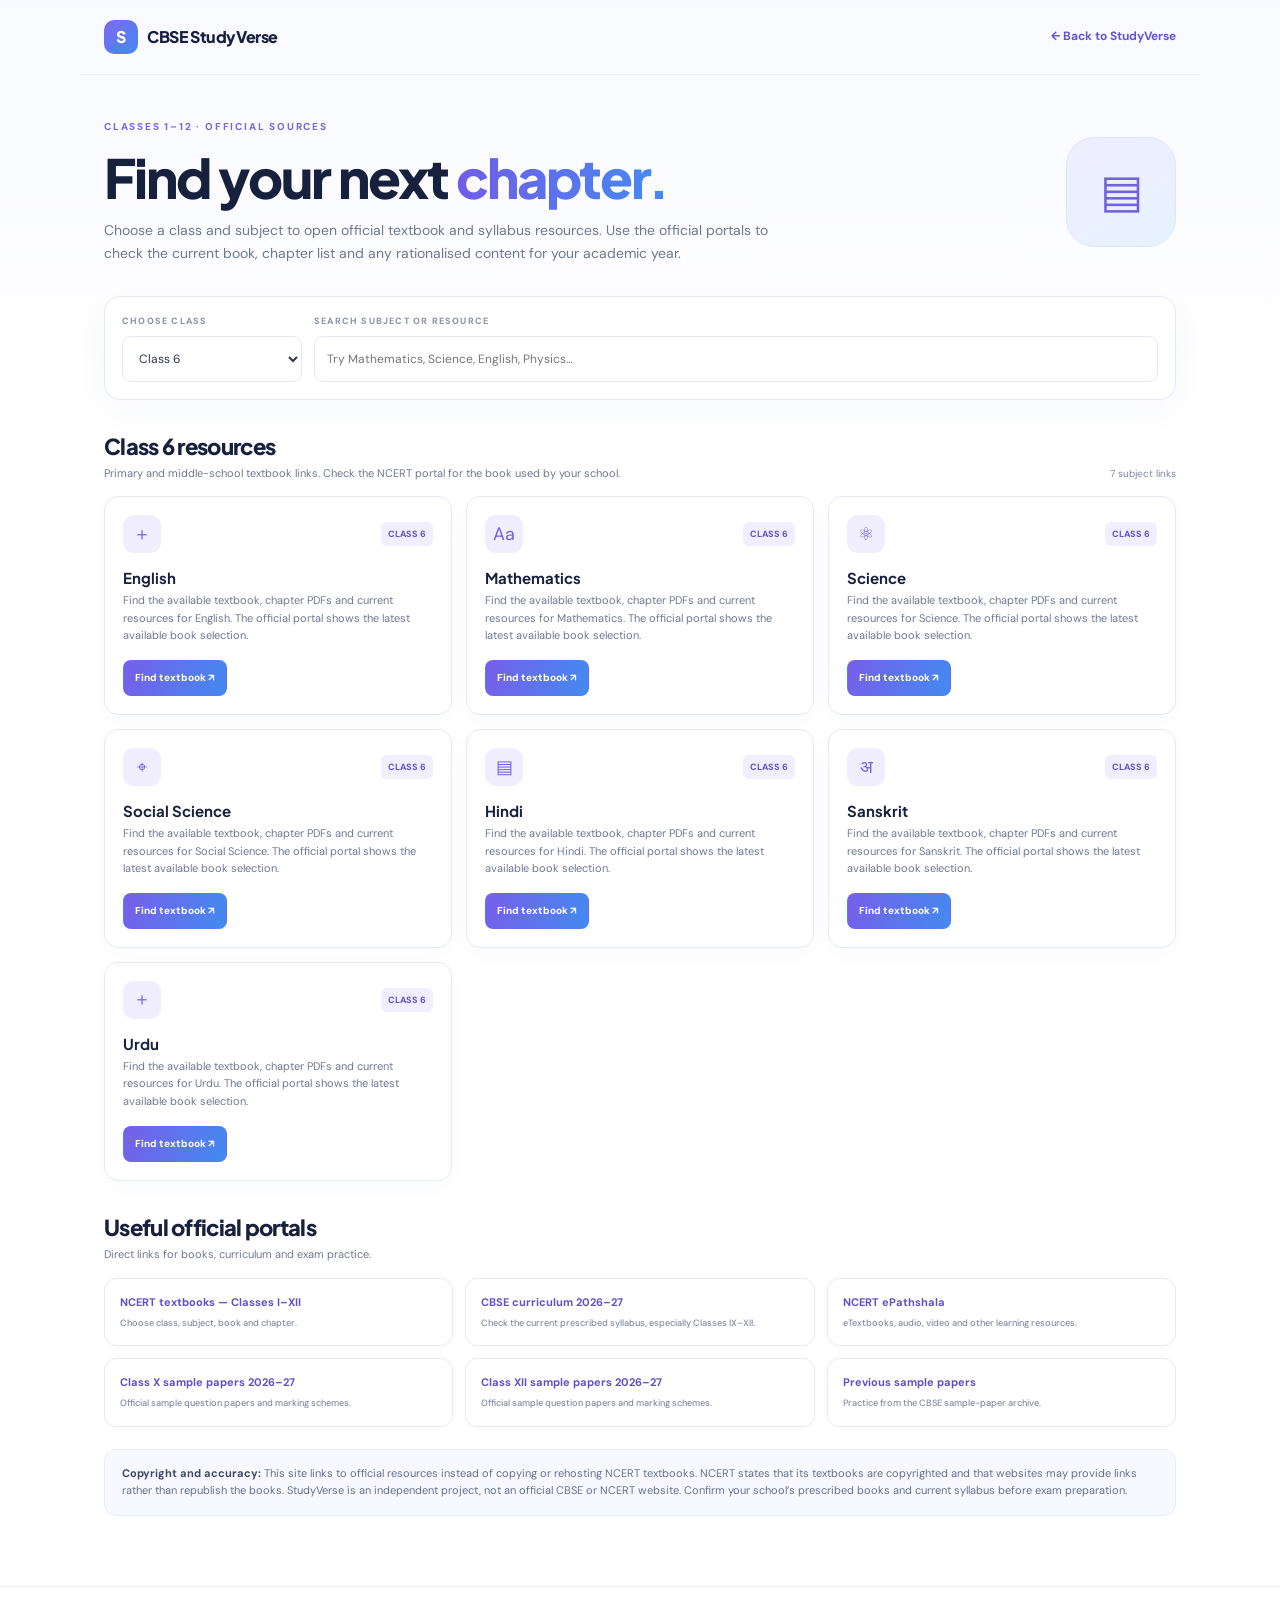
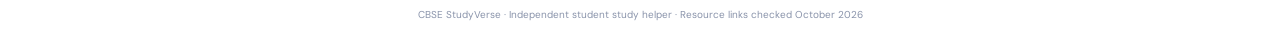
==== cbse-studyverse/textbooks.html @ 9d84eeca "Add official NCERT chapter finder and CBSE resource links" ====
<!doctype html>
<html lang="en">
<head>
<meta charset="utf-8"><meta name="viewport" content="width=device-width,initial-scale=1">
<meta name="theme-color" content="#f4f6ff">
<meta name="description" content="Find official NCERT textbooks, chapter downloads, CBSE curriculum and sample papers for Classes 1–12.">
<title>Official Chapter Finder — CBSE StudyVerse</title>
<link rel="preconnect" href="https://fonts.googleapis.com"><link rel="preconnect" href="https://fonts.gstatic.com" crossorigin>
<link href="https://fonts.googleapis.com/css2?family=DM+Sans:wght@400;500;600;700&family=Plus+Jakarta+Sans:wght@500;600;700;800&display=swap" rel="stylesheet">
<style>
:root{--ink:#17213d;--muted:#6d7891;--purple:#7058e8;--blue:#3889ef;--line:#e5e9f5;--wash:#f5f7ff}*{box-sizing:border-box}html{scroll-behavior:smooth}body{margin:0;color:var(--ink);font-family:"DM Sans",sans-serif;line-height:1.6;background:linear-gradient(180deg,#f9faff 0,#fff 420px)}a{color:inherit;text-decoration:none}.top{max-width:1120px;margin:auto;padding:20px 24px;display:flex;justify-content:space-between;align-items:center;gap:14px;border-bottom:1px solid #edf0f8}.brand{font-family:"Plus Jakarta Sans",sans-serif;font-weight:800;letter-spacing:-.4px}.brand span{display:inline-grid;place-items:center;width:34px;height:34px;border-radius:10px;background:linear-gradient(140deg,#7e68f0,#438af1);color:white;margin-right:9px}.back{font-size:12px;font-weight:700;color:#6654d3}.wrap{max-width:1120px;margin:auto;padding:44px 24px 70px}.eyebrow{font-size:10px;letter-spacing:1.8px;font-weight:800;color:#7868dc}.hero{display:grid;grid-template-columns:1fr auto;align-items:center;gap:24px}.hero h1{font:800 clamp(34px,5vw,54px)/1.12 "Plus Jakarta Sans",sans-serif;letter-spacing:-2px;margin:12px 0}.gradient{background:linear-gradient(95deg,#725be8,#438cf1);background-clip:text;-webkit-background-clip:text;color:transparent}.hero p{color:var(--muted);max-width:670px;font-size:14px;margin:0}.hero-mark{width:110px;height:110px;border-radius:28px;display:grid;place-items:center;font-size:46px;color:#7160df;background:linear-gradient(145deg,#efedff,#e6f3ff);border:1px solid #e2e5fb}.filters{margin-top:32px;padding:17px;display:grid;grid-template-columns:180px 1fr;gap:12px;background:#fff;border:1px solid var(--line);border-radius:16px;box-shadow:0 12px 35px #354d9509}.field{display:flex;flex-direction:column;gap:7px}.field label{font-size:9px;letter-spacing:1.2px;font-weight:800;color:#8993aa}.field select,.field input{height:46px;border:1px solid #e2e7f3;border-radius:9px;padding:0 12px;background:#fff;color:#293654;font:inherit;font-size:12px;min-width:0}.field input{width:100%}.section-title{display:flex;justify-content:space-between;align-items:end;gap:12px;margin:32px 0 14px}.section-title h2{font:800 22px "Plus Jakarta Sans",sans-serif;letter-spacing:-.7px;margin:0}.section-title p{font-size:11px;color:var(--muted);margin:5px 0 0}.count{font-size:10px;color:#7e88a0;white-space:nowrap}.cards{display:grid;grid-template-columns:repeat(3,minmax(0,1fr));gap:14px}.card{background:#fff;border:1px solid var(--line);border-radius:14px;padding:18px;display:flex;flex-direction:column;min-height:215px;box-shadow:0 7px 22px #354d9506}.card-top{display:flex;justify-content:space-between;gap:8px;align-items:center}.icon{width:38px;height:38px;border-radius:11px;display:grid;place-items:center;background:#f0edff;color:#735ee0;font-size:18px}.tag{font-size:9px;font-weight:800;color:#6654cd;background:#f1efff;border-radius:6px;padding:5px 7px}.card h3{font:700 15px "Plus Jakarta Sans",sans-serif;margin:15px 0 5px}.card p{font-size:11px;color:var(--muted);margin:0 0 15px}.actions{display:flex;flex-wrap:wrap;gap:7px;margin-top:auto}.btn{display:inline-flex;align-items:center;justify-content:center;padding:9px 11px;border-radius:8px;font-size:10px;font-weight:800;border:1px solid #e0e5f2;background:#fff;color:#586580}.btn.primary{border-color:transparent;color:#fff;background:linear-gradient(105deg,#785eea,#438af0)}.note{margin-top:22px;padding:15px 17px;background:#f8f9fe;border:1px solid #e8ecf7;border-radius:12px;font-size:11px;color:#64708b}.note b{color:#3d4966}.quick{display:grid;grid-template-columns:repeat(3,1fr);gap:12px;margin-top:15px}.quick a{padding:15px;background:#fff;border:1px solid var(--line);border-radius:12px;font-size:11px;font-weight:700;color:#5f50c8}.quick small{display:block;color:#818ba1;font-weight:500;margin-top:4px}.footer{border-top:1px solid #edf0f8;padding:20px 24px;text-align:center;font-size:10px;color:#8993aa}.empty{display:none;padding:30px;text-align:center;border:1px dashed var(--line);border-radius:12px;color:var(--muted)}@media(max-width:760px){.hero{grid-template-columns:1fr}.hero-mark{display:none}.cards{grid-template-columns:repeat(2,minmax(0,1fr))}.quick{grid-template-columns:1fr}.filters{grid-template-columns:1fr}.top{padding:16px}.wrap{padding:30px 16px 50px}}@media(max-width:480px){.cards{grid-template-columns:1fr}.section-title{align-items:start;flex-direction:column}.hero h1{letter-spacing:-1.4px}}
</style>
</head>
<body>
<header class="top"><a class="brand" href="index.html"><span>S</span>CBSE StudyVerse</a><a class="back" href="index.html">← Back to StudyVerse</a></header>
<main class="wrap">
<section class="hero"><div><div class="eyebrow">CLASSES 1–12 · OFFICIAL SOURCES</div><h1>Find your next <span class="gradient">chapter.</span></h1><p>Choose a class and subject to open official textbook and syllabus resources. Use the official portals to check the current book, chapter list and any rationalised content for your academic year.</p></div><div class="hero-mark" aria-hidden="true">▤</div></section>
<section class="filters" aria-label="Filter textbooks"><div class="field"><label for="classSelect">CHOOSE CLASS</label><select id="classSelect"><option value="1">Class 1</option><option value="2">Class 2</option><option value="3">Class 3</option><option value="4">Class 4</option><option value="5">Class 5</option><option value="6" selected>Class 6</option><option value="7">Class 7</option><option value="8">Class 8</option><option value="9">Class 9</option><option value="10">Class 10</option><option value="11">Class 11</option><option value="12">Class 12</option></select></div><div class="field"><label for="search">SEARCH SUBJECT OR RESOURCE</label><input id="search" type="search" placeholder="Try Mathematics, Science, English, Physics…"></div></section>
<div class="section-title"><div><h2 id="heading">Class 6 resources</h2><p id="subheading">Official textbook links and learning resources.</p></div><span class="count" id="count"></span></div>
<section class="cards" id="cards" aria-live="polite"></section><div class="empty" id="empty">No matching subjects. Try another search.</div>
<section class="section-title"><div><h2>Useful official portals</h2><p>Direct links for books, curriculum and exam practice.</p></div></section>
<section class="quick">
<a href="https://ncert.nic.in/textbook.php/?ln=en" target="_blank" rel="noopener">NCERT textbooks — Classes I–XII<small>Choose class, subject, book and chapter.</small></a>
<a href="https://cbseacademic.nic.in/curriculum_2027.html" target="_blank" rel="noopener">CBSE curriculum 2026–27<small>Check the current prescribed syllabus, especially Classes IX–XII.</small></a>
<a href="https://epathshala.nic.in/epathshala.php?id=Students&ln=en" target="_blank" rel="noopener">NCERT ePathshala<small>eTextbooks, audio, video and other learning resources.</small></a>
<a href="https://cbseacademic.nic.in/sqp_classx_2026-27.html" target="_blank" rel="noopener">Class X sample papers 2026–27<small>Official sample question papers and marking schemes.</small></a>
<a href="https://cbseacademic.nic.in/SQP_CLASSXII_2026-27.html" target="_blank" rel="noopener">Class XII sample papers 2026–27<small>Official sample question papers and marking schemes.</small></a>
<a href="https://cbseacademic.nic.in/sqp_archive.html" target="_blank" rel="noopener">Previous sample papers<small>Practice from the CBSE sample-paper archive.</small></a>
</section>
<div class="note"><b>Copyright and accuracy:</b> This site links to official resources instead of copying or rehosting NCERT textbooks. NCERT states that its textbooks are copyrighted and that websites may provide links rather than republish the books. StudyVerse is an independent project, not an official CBSE or NCERT website. Confirm your school’s prescribed books and current syllabus before exam preparation.</div>
</main>
<footer class="footer">CBSE StudyVerse · Independent student study helper · Resource links checked October 2026</footer>
<script>
const core={1:["English","Mathematics","Hindi","Urdu"],2:["English","Mathematics","Hindi","Urdu"],3:["English","Mathematics","Hindi","EVS","Urdu"],4:["English","Mathematics","Hindi","EVS","Urdu"],5:["English","Mathematics","Hindi","EVS","Urdu"],6:["English","Mathematics","Science","Social Science","Hindi","Sanskrit","Urdu"],7:["English","Mathematics","Science","Social Science","Hindi","Sanskrit","Urdu"],8:["English","Mathematics","Science","Social Science","Hindi","Sanskrit","Urdu"],9:["English","Mathematics","Science","Social Science","Hindi","Sanskrit","Information Technology","Artificial Intelligence"],10:["English","Mathematics","Science","Social Science","Hindi","Sanskrit","Information Technology","Computer Applications","Artificial Intelligence"],11:["English","Mathematics","Physics","Chemistry","Biology","Accountancy","Business Studies","Economics","History","Political Science","Geography","Computer Science","Informatics Practices","Psychology","Sociology","Physical Education"],12:["English","Mathematics","Physics","Chemistry","Biology","Accountancy","Business Studies","Economics","History","Political Science","Geography","Computer Science","Informatics Practices","Psychology","Sociology","Physical Education"]};
const cls=document.getElementById("classSelect"),search=document.getElementById("search"),cards=document.getElementById("cards"),empty=document.getElementById("empty");
function esc(s){return String(s).replace(/[&<>"']/g,c=>({"&":"&amp;","<":"&lt;",">":"&gt;",'"':"&quot;","'":"&#39;"}[c]));}
function render(){const n=Number(cls.value),q=search.value.trim().toLowerCase(),subjects=core[n].filter(s=>s.toLowerCase().includes(q));document.getElementById("heading").textContent="Class "+n+" resources";document.getElementById("subheading").textContent=n<9?"Primary and middle-school textbook links. Check the NCERT portal for the book used by your school.":"Use the official curriculum to verify prescribed chapters and exam scope.";document.getElementById("count").textContent=subjects.length+" subject links";cards.innerHTML=subjects.map((s,i)=>'<article class="card"><div class="card-top"><span class="icon">'+(["＋","Aa","⚛","⌖","▤","अ"][i%6])+'</span><span class="tag">CLASS '+n+'</span></div><h3>'+esc(s)+'</h3><p>Find the available textbook, chapter PDFs and current resources for '+esc(s)+'. The official portal shows the latest available book selection.</p><div class="actions"><a class="btn primary" href="https://ncert.nic.in/textbook.php/?ln=en" target="_blank" rel="noopener">Find textbook ↗</a>'+(n>=9?'<a class="btn" href="https://cbseacademic.nic.in/curriculum_2027.html" target="_blank" rel="noopener">Check syllabus</a>':'')+'</div></article>').join("");empty.style.display=subjects.length?"none":"block";}
cls.addEventListener("change",render);search.addEventListener("input",render);render();
</script>
</body></html>
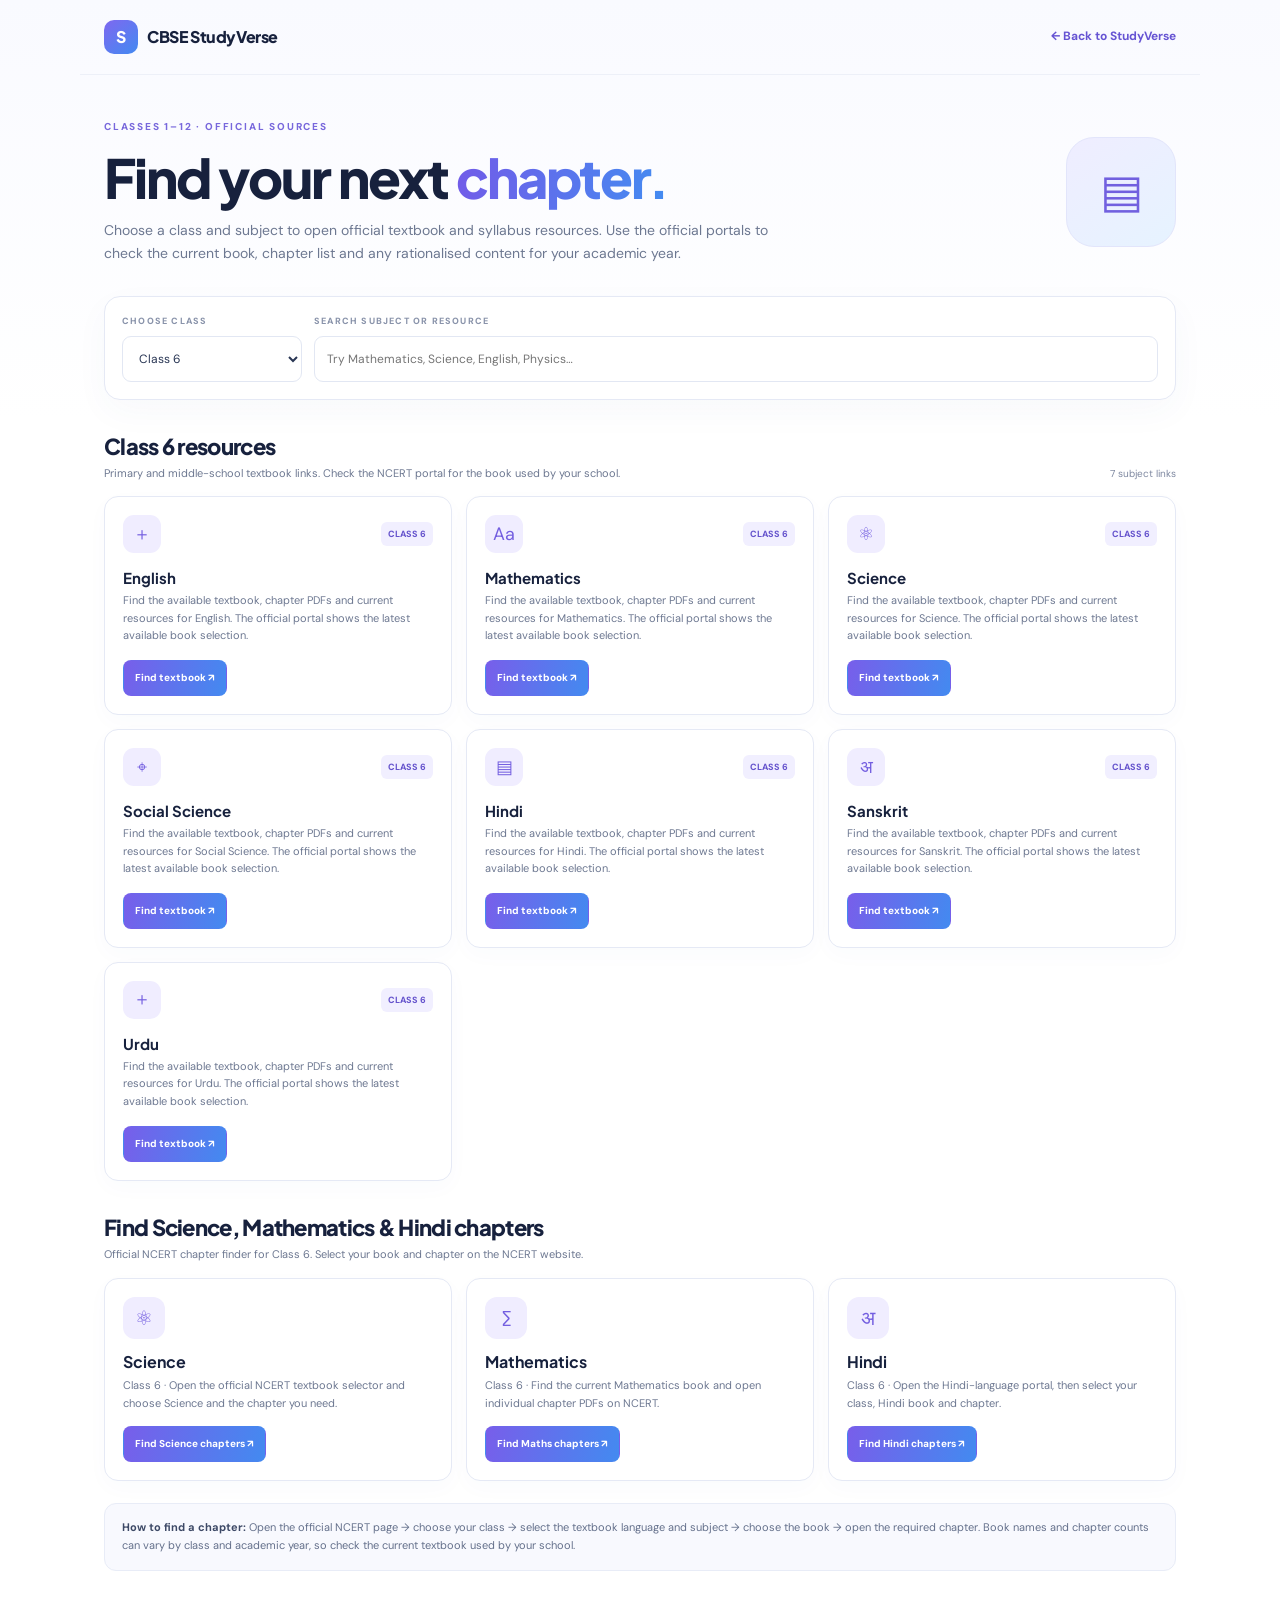
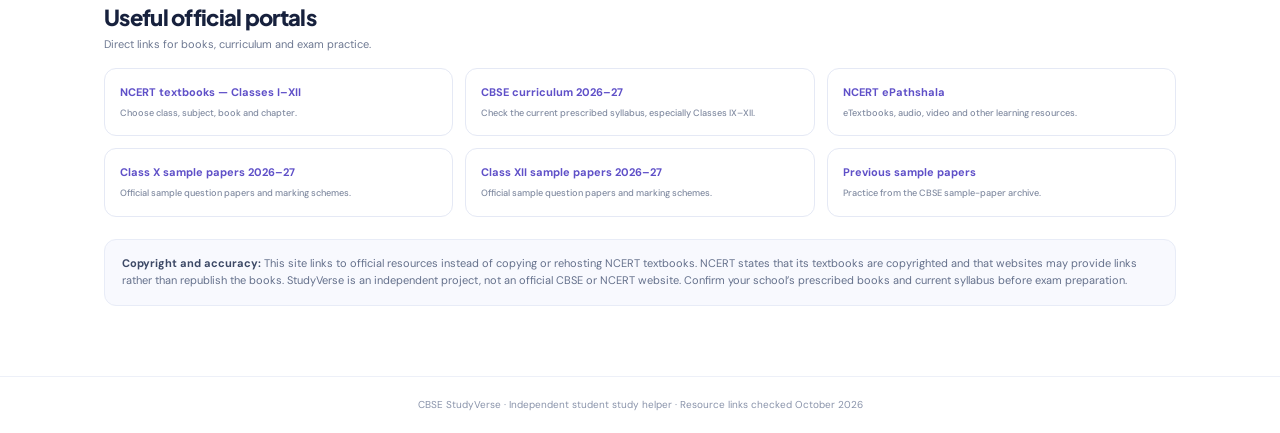
==== commit 2046a095: "Add Science Mathematics and Hindi chapter finder links" ====
--- a/cbse-studyverse/textbooks.html
+++ b/cbse-studyverse/textbooks.html
@@ -8,7 +8,8 @@
 <link rel="preconnect" href="https://fonts.googleapis.com"><link rel="preconnect" href="https://fonts.gstatic.com" crossorigin>
 <link href="https://fonts.googleapis.com/css2?family=DM+Sans:wght@400;500;600;700&family=Plus+Jakarta+Sans:wght@500;600;700;800&display=swap" rel="stylesheet">
 <style>
-:root{--ink:#17213d;--muted:#6d7891;--purple:#7058e8;--blue:#3889ef;--line:#e5e9f5;--wash:#f5f7ff}*{box-sizing:border-box}html{scroll-behavior:smooth}body{margin:0;color:var(--ink);font-family:"DM Sans",sans-serif;line-height:1.6;background:linear-gradient(180deg,#f9faff 0,#fff 420px)}a{color:inherit;text-decoration:none}.top{max-width:1120px;margin:auto;padding:20px 24px;display:flex;justify-content:space-between;align-items:center;gap:14px;border-bottom:1px solid #edf0f8}.brand{font-family:"Plus Jakarta Sans",sans-serif;font-weight:800;letter-spacing:-.4px}.brand span{display:inline-grid;place-items:center;width:34px;height:34px;border-radius:10px;background:linear-gradient(140deg,#7e68f0,#438af1);color:white;margin-right:9px}.back{font-size:12px;font-weight:700;color:#6654d3}.wrap{max-width:1120px;margin:auto;padding:44px 24px 70px}.eyebrow{font-size:10px;letter-spacing:1.8px;font-weight:800;color:#7868dc}.hero{display:grid;grid-template-columns:1fr auto;align-items:center;gap:24px}.hero h1{font:800 clamp(34px,5vw,54px)/1.12 "Plus Jakarta Sans",sans-serif;letter-spacing:-2px;margin:12px 0}.gradient{background:linear-gradient(95deg,#725be8,#438cf1);background-clip:text;-webkit-background-clip:text;color:transparent}.hero p{color:var(--muted);max-width:670px;font-size:14px;margin:0}.hero-mark{width:110px;height:110px;border-radius:28px;display:grid;place-items:center;font-size:46px;color:#7160df;background:linear-gradient(145deg,#efedff,#e6f3ff);border:1px solid #e2e5fb}.filters{margin-top:32px;padding:17px;display:grid;grid-template-columns:180px 1fr;gap:12px;background:#fff;border:1px solid var(--line);border-radius:16px;box-shadow:0 12px 35px #354d9509}.field{display:flex;flex-direction:column;gap:7px}.field label{font-size:9px;letter-spacing:1.2px;font-weight:800;color:#8993aa}.field select,.field input{height:46px;border:1px solid #e2e7f3;border-radius:9px;padding:0 12px;background:#fff;color:#293654;font:inherit;font-size:12px;min-width:0}.field input{width:100%}.section-title{display:flex;justify-content:space-between;align-items:end;gap:12px;margin:32px 0 14px}.section-title h2{font:800 22px "Plus Jakarta Sans",sans-serif;letter-spacing:-.7px;margin:0}.section-title p{font-size:11px;color:var(--muted);margin:5px 0 0}.count{font-size:10px;color:#7e88a0;white-space:nowrap}.cards{display:grid;grid-template-columns:repeat(3,minmax(0,1fr));gap:14px}.card{background:#fff;border:1px solid var(--line);border-radius:14px;padding:18px;display:flex;flex-direction:column;min-height:215px;box-shadow:0 7px 22px #354d9506}.card-top{display:flex;justify-content:space-between;gap:8px;align-items:center}.icon{width:38px;height:38px;border-radius:11px;display:grid;place-items:center;background:#f0edff;color:#735ee0;font-size:18px}.tag{font-size:9px;font-weight:800;color:#6654cd;background:#f1efff;border-radius:6px;padding:5px 7px}.card h3{font:700 15px "Plus Jakarta Sans",sans-serif;margin:15px 0 5px}.card p{font-size:11px;color:var(--muted);margin:0 0 15px}.actions{display:flex;flex-wrap:wrap;gap:7px;margin-top:auto}.btn{display:inline-flex;align-items:center;justify-content:center;padding:9px 11px;border-radius:8px;font-size:10px;font-weight:800;border:1px solid #e0e5f2;background:#fff;color:#586580}.btn.primary{border-color:transparent;color:#fff;background:linear-gradient(105deg,#785eea,#438af0)}.note{margin-top:22px;padding:15px 17px;background:#f8f9fe;border:1px solid #e8ecf7;border-radius:12px;font-size:11px;color:#64708b}.note b{color:#3d4966}.quick{display:grid;grid-template-columns:repeat(3,1fr);gap:12px;margin-top:15px}.quick a{padding:15px;background:#fff;border:1px solid var(--line);border-radius:12px;font-size:11px;font-weight:700;color:#5f50c8}.quick small{display:block;color:#818ba1;font-weight:500;margin-top:4px}.footer{border-top:1px solid #edf0f8;padding:20px 24px;text-align:center;font-size:10px;color:#8993aa}.empty{display:none;padding:30px;text-align:center;border:1px dashed var(--line);border-radius:12px;color:var(--muted)}@media(max-width:760px){.hero{grid-template-columns:1fr}.hero-mark{display:none}.cards{grid-template-columns:repeat(2,minmax(0,1fr))}.quick{grid-template-columns:1fr}.filters{grid-template-columns:1fr}.top{padding:16px}.wrap{padding:30px 16px 50px}}@media(max-width:480px){.cards{grid-template-columns:1fr}.section-title{align-items:start;flex-direction:column}.hero h1{letter-spacing:-1.4px}}
+:root{--ink:#17213d;--muted:#6d7891;--purple:#7058e8;--blue:#3889ef;--line:#e5e9f5;--wash:#f5f7ff}*{box-sizing:border-box}html{scroll-behavior:smooth}body{margin:0;color:var(--ink);font-family:"DM Sans",sans-serif;line-height:1.6;background:linear-gradient(180deg,#f9faff 0,#fff 420px)}a{color:inherit;text-decoration:none}.top{max-width:1120px;margin:auto;padding:20px 24px;display:flex;justify-content:space-between;align-items:center;gap:14px;border-bottom:1px solid #edf0f8}.brand{font-family:"Plus Jakarta Sans",sans-serif;font-weight:800;letter-spacing:-.4px}.brand span{display:inline-grid;place-items:center;width:34px;height:34px;border-radius:10px;background:linear-gradient(140deg,#7e68f0,#438af1);color:white;margin-right:9px}.back{font-size:12px;font-weight:700;color:#6654d3}.wrap{max-width:1120px;margin:auto;padding:44px 24px 70px}.eyebrow{font-size:10px;letter-spacing:1.8px;font-weight:800;color:#7868dc}.hero{display:grid;grid-template-columns:1fr auto;align-items:center;gap:24px}.hero h1{font:800 clamp(34px,5vw,54px)/1.12 "Plus Jakarta Sans",sans-serif;letter-spacing:-2px;margin:12px 0}.gradient{background:linear-gradient(95deg,#725be8,#438cf1);background-clip:text;-webkit-background-clip:text;color:transparent}.hero p{color:var(--muted);max-width:670px;font-size:14px;margin:0}.hero-mark{width:110px;height:110px;border-radius:28px;display:grid;place-items:center;font-size:46px;color:#7160df;background:linear-gradient(145deg,#efedff,#e6f3ff);border:1px solid #e2e5fb}.filters{margin-top:32px;padding:17px;display:grid;grid-template-columns:180px 1fr;gap:12px;background:#fff;border:1px solid var(--line);border-radius:16px;box-shadow:0 12px 35px #354d9509}.field{display:flex;flex-direction:column;gap:7px}.field label{font-size:9px;letter-spacing:1.2px;font-weight:800;color:#8993aa}.field select,.field input{height:46px;border:1px solid #e2e7f3;border-radius:9px;padding:0 12px;background:#fff;color:#293654;font:inherit;font-size:12px;min-width:0}.field input{width:100%}.section-title{display:flex;justify-content:space-between;align-items:end;gap:12px;margin:32px 0 14px}.section-title h2{font:800 22px "Plus Jakarta Sans",sans-serif;letter-spacing:-.7px;margin:0}.section-title p{font-size:11px;color:var(--muted);margin:5px 0 0}.count{font-size:10px;color:#7e88a0;white-space:nowrap}.cards{display:grid;grid-template-columns:repeat(3,minmax(0,1fr));gap:14px}.card{background:#fff;border:1px solid var(--line);border-radius:14px;padding:18px;display:flex;flex-direction:column;min-height:215px;box-shadow:0 7px 22px #354d9506}.card-top{display:flex;justify-content:space-between;gap:8px;align-items:center}.icon{width:38px;height:38px;border-radius:11px;display:grid;place-items:center;background:#f0edff;color:#735ee0;font-size:18px}.tag{font-size:9px;font-weight:800;color:#6654cd;background:#f1efff;border-radius:6px;padding:5px 7px}.card h3{font:700 15px "Plus Jakarta Sans",sans-serif;margin:15px 0 5px}.card p{font-size:11px;color:var(--muted);margin:0 0 15px}.actions{display:flex;flex-wrap:wrap;gap:7px;margin-top:auto}.btn{display:inline-flex;align-items:center;justify-content:center;padding:9px 11px;border-radius:8px;font-size:10px;font-weight:800;border:1px solid #e0e5f2;background:#fff;color:#586580}.btn.primary{border-color:transparent;color:#fff;background:linear-gradient(105deg,#785eea,#438af0)}.note{margin-top:22px;padding:15px 17px;background:#f8f9fe;border:1px solid #e8ecf7;border-radius:12px;font-size:11px;color:#64708b}.note b{color:#3d4966}.quick{display:grid;grid-template-columns:repeat(3,1fr);gap:12px;margin-top:15px}.quick a{padding:15px;background:#fff;border:1px solid var(--line);border-radius:12px;font-size:11px;font-weight:700;color:#5f50c8}.quick small{display:block;color:#818ba1;font-weight:500;margin-top:4px}.footer{border-top:1px solid #edf0f8;padding:20px 24px;text-align:center;font-size:10px;color:#8993aa}.empty{display:none;padding:30px;text-align:center;border:1px dashed var(--line);border-radius:12px;color:var(--muted)}
+.focus-grid{display:grid;grid-template-columns:repeat(3,minmax(0,1fr));gap:14px;margin-top:15px}.focus-card{background:#fff;border:1px solid var(--line);border-radius:14px;padding:18px;display:flex;flex-direction:column;min-height:190px;box-shadow:0 7px 22px #354d9506}.focus-card .icon{width:42px;height:42px;border-radius:12px;display:grid;place-items:center;background:#f0edff;color:#735ee0;font-size:20px}.focus-card h3{font:700 16px "Plus Jakarta Sans",sans-serif;margin:12px 0 5px}.focus-card p{font-size:11px;color:var(--muted);margin:0 0 14px}.focus-card .btn{margin-top:auto;align-self:flex-start}@media(max-width:760px){.focus-grid{grid-template-columns:1fr 1fr}}@media(max-width:480px){.focus-grid{grid-template-columns:1fr}}@media(max-width:760px){.hero{grid-template-columns:1fr}.hero-mark{display:none}.cards{grid-template-columns:repeat(2,minmax(0,1fr))}.quick{grid-template-columns:1fr}.filters{grid-template-columns:1fr}.top{padding:16px}.wrap{padding:30px 16px 50px}}@media(max-width:480px){.cards{grid-template-columns:1fr}.section-title{align-items:start;flex-direction:column}.hero h1{letter-spacing:-1.4px}}
 </style>
 </head>
 <body>
@@ -18,6 +19,13 @@
 <section class="filters" aria-label="Filter textbooks"><div class="field"><label for="classSelect">CHOOSE CLASS</label><select id="classSelect"><option value="1">Class 1</option><option value="2">Class 2</option><option value="3">Class 3</option><option value="4">Class 4</option><option value="5">Class 5</option><option value="6" selected>Class 6</option><option value="7">Class 7</option><option value="8">Class 8</option><option value="9">Class 9</option><option value="10">Class 10</option><option value="11">Class 11</option><option value="12">Class 12</option></select></div><div class="field"><label for="search">SEARCH SUBJECT OR RESOURCE</label><input id="search" type="search" placeholder="Try Mathematics, Science, English, Physics…"></div></section>
 <div class="section-title"><div><h2 id="heading">Class 6 resources</h2><p id="subheading">Official textbook links and learning resources.</p></div><span class="count" id="count"></span></div>
 <section class="cards" id="cards" aria-live="polite"></section><div class="empty" id="empty">No matching subjects. Try another search.</div>
+<section class="section-title"><div><h2>Find Science, Mathematics & Hindi chapters</h2><p id="focusSubtitle">Official NCERT chapter finder for the selected class.</p></div></section>
+<section class="focus-grid" id="subjectFocus" aria-live="polite">
+<article class="focus-card"><div class="icon">⚛</div><h3>Science</h3><p>Class <span class="selectedClass">6</span> · Open the official NCERT textbook selector and choose Science and the chapter you need.</p><a class="btn primary" href="https://ncert.nic.in/textbook.php?ln=en" target="_blank" rel="noopener">Find Science chapters ↗</a></article>
+<article class="focus-card"><div class="icon">∑</div><h3>Mathematics</h3><p>Class <span class="selectedClass">6</span> · Find the current Mathematics book and open individual chapter PDFs on NCERT.</p><a class="btn primary" href="https://ncert.nic.in/textbook.php?ln=en" target="_blank" rel="noopener">Find Maths chapters ↗</a></article>
+<article class="focus-card"><div class="icon">अ</div><h3>Hindi</h3><p>Class <span class="selectedClass">6</span> · Open the Hindi-language portal, then select your class, Hindi book and chapter.</p><a class="btn primary" href="https://ncert.nic.in/textbook.php?ln=hi" target="_blank" rel="noopener">Find Hindi chapters ↗</a></article>
+</section>
+<div class="note"><b>How to find a chapter:</b> Open the official NCERT page → choose your class → select the textbook language and subject → choose the book → open the required chapter. Book names and chapter counts can vary by class and academic year, so check the current textbook used by your school.</div>
 <section class="section-title"><div><h2>Useful official portals</h2><p>Direct links for books, curriculum and exam practice.</p></div></section>
 <section class="quick">
 <a href="https://ncert.nic.in/textbook.php/?ln=en" target="_blank" rel="noopener">NCERT textbooks — Classes I–XII<small>Choose class, subject, book and chapter.</small></a>
@@ -34,7 +42,8 @@
 const core={1:["English","Mathematics","Hindi","Urdu"],2:["English","Mathematics","Hindi","Urdu"],3:["English","Mathematics","Hindi","EVS","Urdu"],4:["English","Mathematics","Hindi","EVS","Urdu"],5:["English","Mathematics","Hindi","EVS","Urdu"],6:["English","Mathematics","Science","Social Science","Hindi","Sanskrit","Urdu"],7:["English","Mathematics","Science","Social Science","Hindi","Sanskrit","Urdu"],8:["English","Mathematics","Science","Social Science","Hindi","Sanskrit","Urdu"],9:["English","Mathematics","Science","Social Science","Hindi","Sanskrit","Information Technology","Artificial Intelligence"],10:["English","Mathematics","Science","Social Science","Hindi","Sanskrit","Information Technology","Computer Applications","Artificial Intelligence"],11:["English","Mathematics","Physics","Chemistry","Biology","Accountancy","Business Studies","Economics","History","Political Science","Geography","Computer Science","Informatics Practices","Psychology","Sociology","Physical Education"],12:["English","Mathematics","Physics","Chemistry","Biology","Accountancy","Business Studies","Economics","History","Political Science","Geography","Computer Science","Informatics Practices","Psychology","Sociology","Physical Education"]};
 const cls=document.getElementById("classSelect"),search=document.getElementById("search"),cards=document.getElementById("cards"),empty=document.getElementById("empty");
 function esc(s){return String(s).replace(/[&<>"']/g,c=>({"&":"&amp;","<":"&lt;",">":"&gt;",'"':"&quot;","'":"&#39;"}[c]));}
+function renderFocus(){document.querySelectorAll(".selectedClass").forEach(el=>el.textContent=cls.value);document.getElementById("focusSubtitle").textContent="Official NCERT chapter finder for Class "+cls.value+". Select your book and chapter on the NCERT website.";}
 function render(){const n=Number(cls.value),q=search.value.trim().toLowerCase(),subjects=core[n].filter(s=>s.toLowerCase().includes(q));document.getElementById("heading").textContent="Class "+n+" resources";document.getElementById("subheading").textContent=n<9?"Primary and middle-school textbook links. Check the NCERT portal for the book used by your school.":"Use the official curriculum to verify prescribed chapters and exam scope.";document.getElementById("count").textContent=subjects.length+" subject links";cards.innerHTML=subjects.map((s,i)=>'<article class="card"><div class="card-top"><span class="icon">'+(["＋","Aa","⚛","⌖","▤","अ"][i%6])+'</span><span class="tag">CLASS '+n+'</span></div><h3>'+esc(s)+'</h3><p>Find the available textbook, chapter PDFs and current resources for '+esc(s)+'. The official portal shows the latest available book selection.</p><div class="actions"><a class="btn primary" href="https://ncert.nic.in/textbook.php/?ln=en" target="_blank" rel="noopener">Find textbook ↗</a>'+(n>=9?'<a class="btn" href="https://cbseacademic.nic.in/curriculum_2027.html" target="_blank" rel="noopener">Check syllabus</a>':'')+'</div></article>').join("");empty.style.display=subjects.length?"none":"block";}
-cls.addEventListener("change",render);search.addEventListener("input",render);render();
+cls.addEventListener("change",()=>{render();renderFocus();});search.addEventListener("input",render);render();renderFocus();
 </script>
 </body></html>
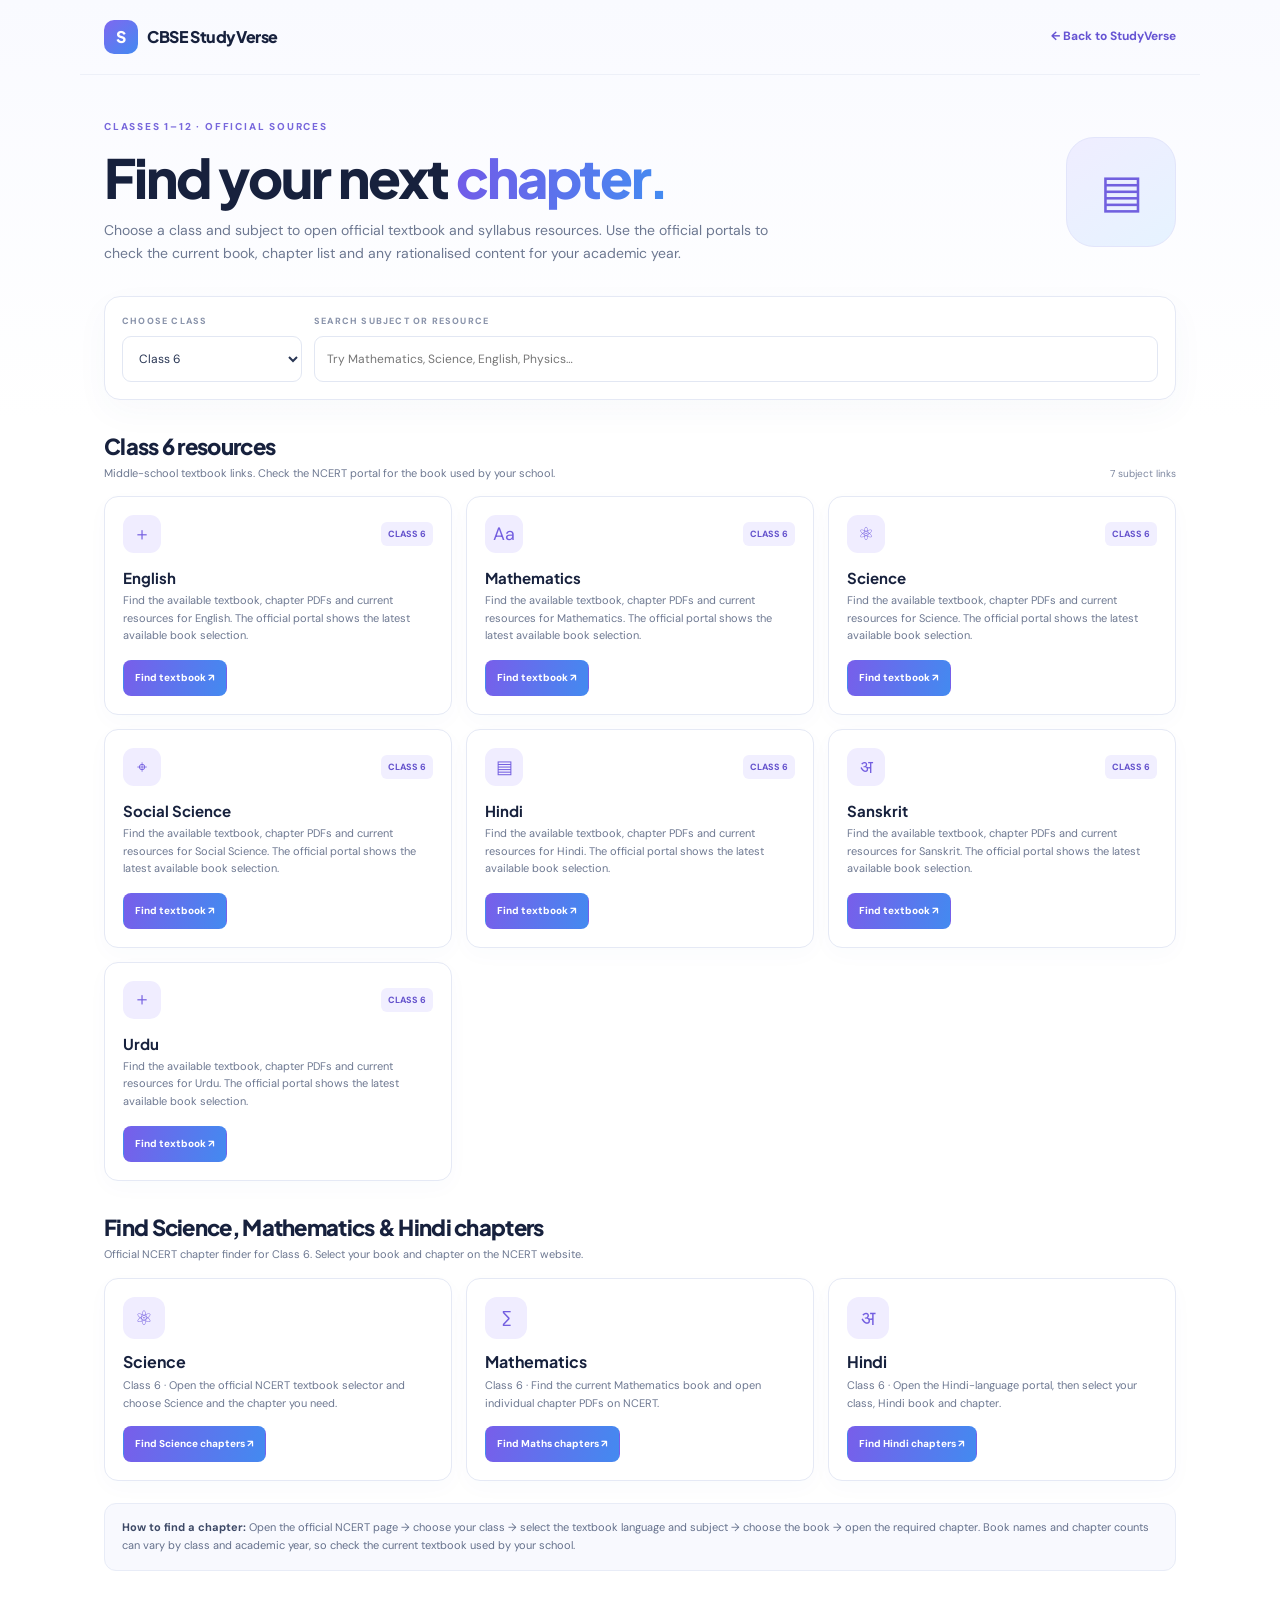
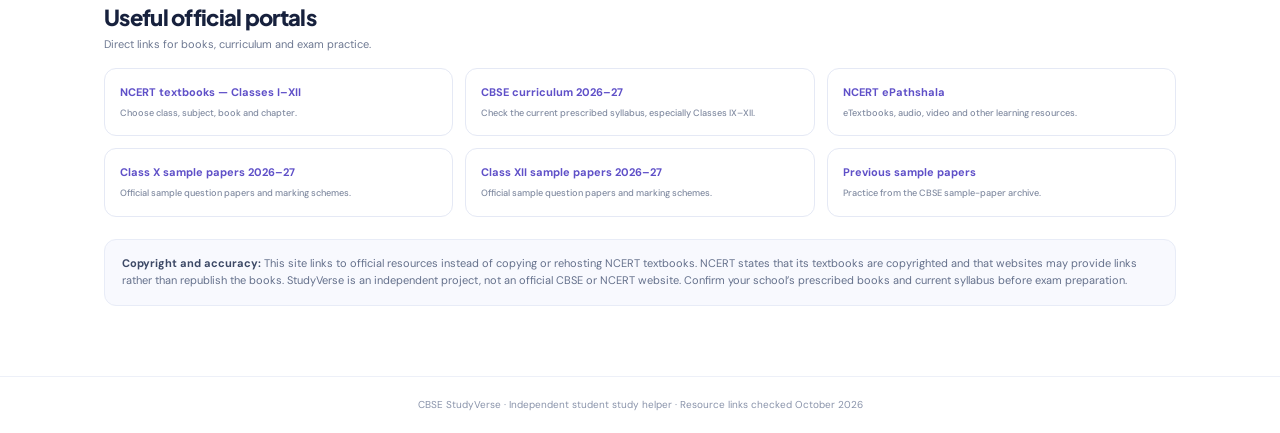
==== commit 246b6ccd: "Add Science/EVS chapter finder subjects across primary grades" ====
--- a/cbse-studyverse/textbooks.html
+++ b/cbse-studyverse/textbooks.html
@@ -39,11 +39,11 @@
 </main>
 <footer class="footer">CBSE StudyVerse · Independent student study helper · Resource links checked October 2026</footer>
 <script>
-const core={1:["English","Mathematics","Hindi","Urdu"],2:["English","Mathematics","Hindi","Urdu"],3:["English","Mathematics","Hindi","EVS","Urdu"],4:["English","Mathematics","Hindi","EVS","Urdu"],5:["English","Mathematics","Hindi","EVS","Urdu"],6:["English","Mathematics","Science","Social Science","Hindi","Sanskrit","Urdu"],7:["English","Mathematics","Science","Social Science","Hindi","Sanskrit","Urdu"],8:["English","Mathematics","Science","Social Science","Hindi","Sanskrit","Urdu"],9:["English","Mathematics","Science","Social Science","Hindi","Sanskrit","Information Technology","Artificial Intelligence"],10:["English","Mathematics","Science","Social Science","Hindi","Sanskrit","Information Technology","Computer Applications","Artificial Intelligence"],11:["English","Mathematics","Physics","Chemistry","Biology","Accountancy","Business Studies","Economics","History","Political Science","Geography","Computer Science","Informatics Practices","Psychology","Sociology","Physical Education"],12:["English","Mathematics","Physics","Chemistry","Biology","Accountancy","Business Studies","Economics","History","Political Science","Geography","Computer Science","Informatics Practices","Psychology","Sociology","Physical Education"]};
+const core={1:["English","Mathematics","Science / EVS","Hindi","Urdu"],2:["English","Mathematics","Science / EVS","Hindi","Urdu"],3:["English","Mathematics","Science / EVS","Hindi","EVS","Urdu"],4:["English","Mathematics","Science / EVS","Hindi","EVS","Urdu"],5:["English","Mathematics","Science / EVS","Hindi","EVS","Urdu"],6:["English","Mathematics","Science","Social Science","Hindi","Sanskrit","Urdu"],7:["English","Mathematics","Science","Social Science","Hindi","Sanskrit","Urdu"],8:["English","Mathematics","Science","Social Science","Hindi","Sanskrit","Urdu"],9:["English","Mathematics","Science","Social Science","Hindi","Sanskrit","Information Technology","Artificial Intelligence"],10:["English","Mathematics","Science","Social Science","Hindi","Sanskrit","Information Technology","Computer Applications","Artificial Intelligence"],11:["English","Mathematics","Physics","Chemistry","Biology","Accountancy","Business Studies","Economics","History","Political Science","Geography","Computer Science","Informatics Practices","Psychology","Sociology","Physical Education"],12:["English","Mathematics","Physics","Chemistry","Biology","Accountancy","Business Studies","Economics","History","Political Science","Geography","Computer Science","Informatics Practices","Psychology","Sociology","Physical Education"]};
 const cls=document.getElementById("classSelect"),search=document.getElementById("search"),cards=document.getElementById("cards"),empty=document.getElementById("empty");
 function esc(s){return String(s).replace(/[&<>"']/g,c=>({"&":"&amp;","<":"&lt;",">":"&gt;",'"':"&quot;","'":"&#39;"}[c]));}
 function renderFocus(){document.querySelectorAll(".selectedClass").forEach(el=>el.textContent=cls.value);document.getElementById("focusSubtitle").textContent="Official NCERT chapter finder for Class "+cls.value+". Select your book and chapter on the NCERT website.";}
-function render(){const n=Number(cls.value),q=search.value.trim().toLowerCase(),subjects=core[n].filter(s=>s.toLowerCase().includes(q));document.getElementById("heading").textContent="Class "+n+" resources";document.getElementById("subheading").textContent=n<9?"Primary and middle-school textbook links. Check the NCERT portal for the book used by your school.":"Use the official curriculum to verify prescribed chapters and exam scope.";document.getElementById("count").textContent=subjects.length+" subject links";cards.innerHTML=subjects.map((s,i)=>'<article class="card"><div class="card-top"><span class="icon">'+(["＋","Aa","⚛","⌖","▤","अ"][i%6])+'</span><span class="tag">CLASS '+n+'</span></div><h3>'+esc(s)+'</h3><p>Find the available textbook, chapter PDFs and current resources for '+esc(s)+'. The official portal shows the latest available book selection.</p><div class="actions"><a class="btn primary" href="https://ncert.nic.in/textbook.php/?ln=en" target="_blank" rel="noopener">Find textbook ↗</a>'+(n>=9?'<a class="btn" href="https://cbseacademic.nic.in/curriculum_2027.html" target="_blank" rel="noopener">Check syllabus</a>':'')+'</div></article>').join("");empty.style.display=subjects.length?"none":"block";}
+function render(){const n=Number(cls.value),q=search.value.trim().toLowerCase(),subjects=core[n].filter(s=>s.toLowerCase().includes(q));document.getElementById("heading").textContent="Class "+n+" resources";document.getElementById("subheading").textContent=n<=5?"Primary-grade links included. Science content may be listed under EVS or an integrated textbook; check your school’s prescribed book.":n<9?"Middle-school textbook links. Check the NCERT portal for the book used by your school.":"Use the official curriculum to verify prescribed chapters and exam scope.";document.getElementById("count").textContent=subjects.length+" subject links";cards.innerHTML=subjects.map((s,i)=>'<article class="card"><div class="card-top"><span class="icon">'+(["＋","Aa","⚛","⌖","▤","अ"][i%6])+'</span><span class="tag">CLASS '+n+'</span></div><h3>'+esc(s)+'</h3><p>Find the available textbook, chapter PDFs and current resources for '+esc(s)+'. The official portal shows the latest available book selection.</p><div class="actions"><a class="btn primary" href="https://ncert.nic.in/textbook.php/?ln=en" target="_blank" rel="noopener">Find textbook ↗</a>'+(n>=9?'<a class="btn" href="https://cbseacademic.nic.in/curriculum_2027.html" target="_blank" rel="noopener">Check syllabus</a>':'')+'</div></article>').join("");empty.style.display=subjects.length?"none":"block";}
 cls.addEventListener("change",()=>{render();renderFocus();});search.addEventListener("input",render);render();renderFocus();
 </script>
 </body></html>
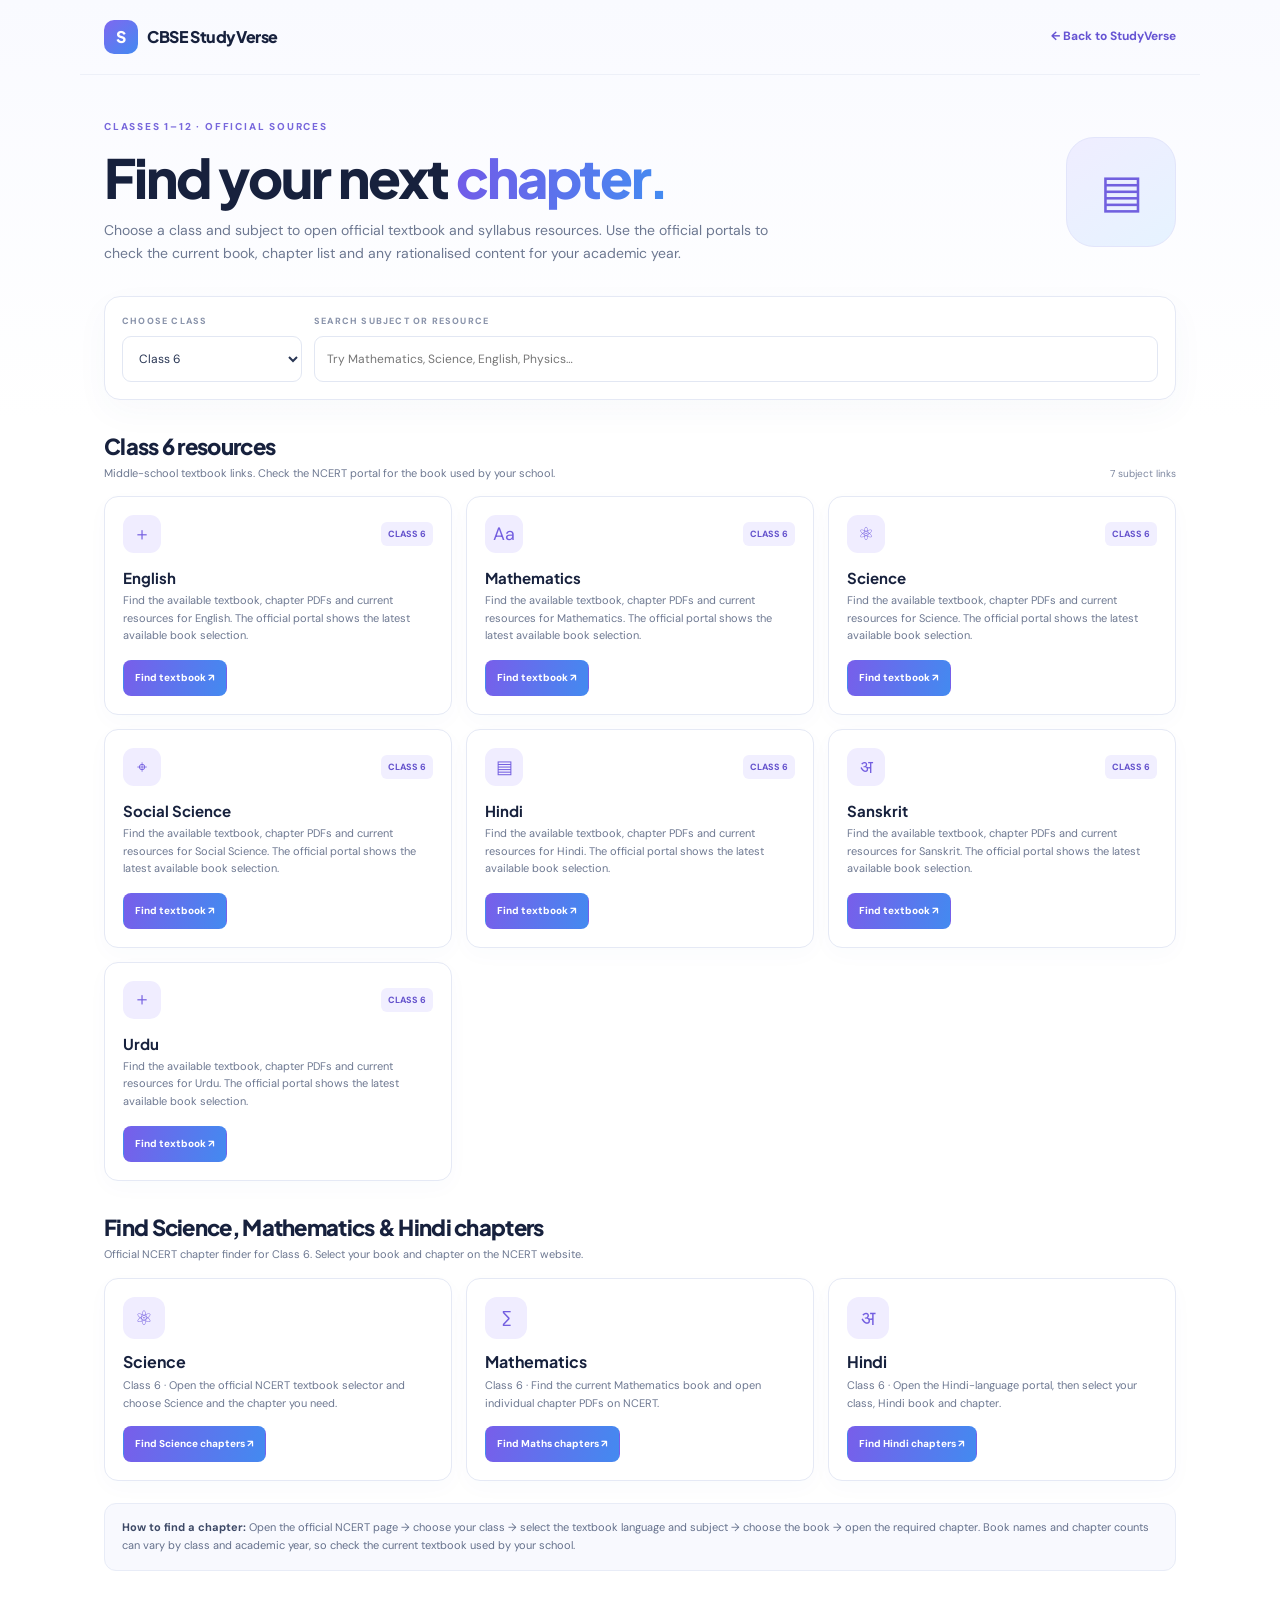
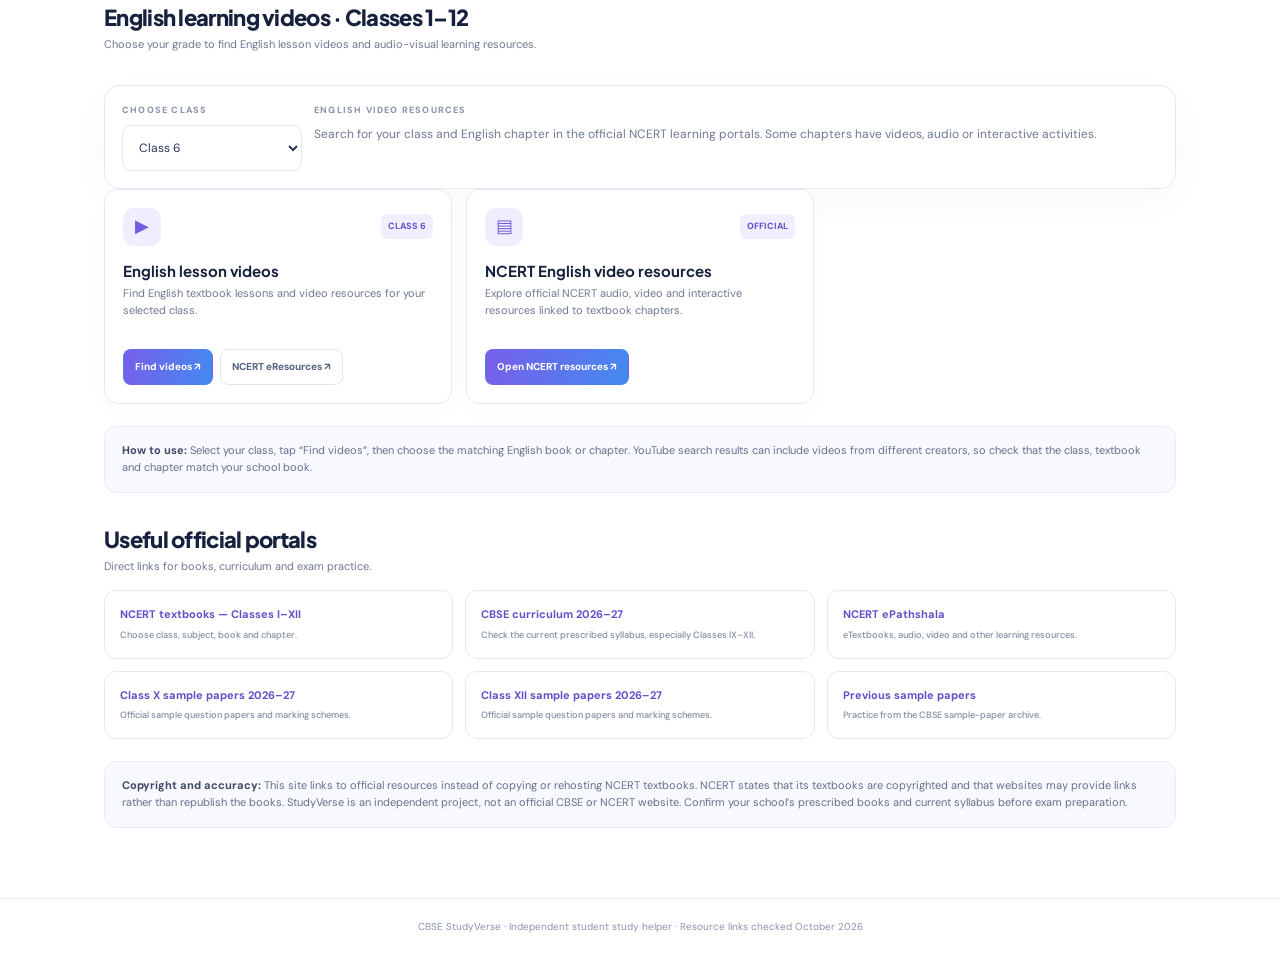
==== commit 76b20b2e: "Add English learning video finder for Classes 1–12" ====
--- a/cbse-studyverse/textbooks.html
+++ b/cbse-studyverse/textbooks.html
@@ -26,6 +26,18 @@
 <article class="focus-card"><div class="icon">अ</div><h3>Hindi</h3><p>Class <span class="selectedClass">6</span> · Open the Hindi-language portal, then select your class, Hindi book and chapter.</p><a class="btn primary" href="https://ncert.nic.in/textbook.php?ln=hi" target="_blank" rel="noopener">Find Hindi chapters ↗</a></article>
 </section>
 <div class="note"><b>How to find a chapter:</b> Open the official NCERT page → choose your class → select the textbook language and subject → choose the book → open the required chapter. Book names and chapter counts can vary by class and academic year, so check the current textbook used by your school.</div>
+
+<section class="section-title"><div><h2>English learning videos · Classes 1–12</h2><p>Choose your grade to find English lesson videos and audio-visual learning resources.</p></div></section>
+<section class="filters" aria-label="English video finder">
+<div class="field"><label for="videoClass">CHOOSE CLASS</label><select id="videoClass"><option value="1">Class 1</option><option value="2">Class 2</option><option value="3">Class 3</option><option value="4">Class 4</option><option value="5">Class 5</option><option value="6" selected>Class 6</option><option value="7">Class 7</option><option value="8">Class 8</option><option value="9">Class 9</option><option value="10">Class 10</option><option value="11">Class 11</option><option value="12">Class 12</option></select></div>
+<div class="field"><label>ENGLISH VIDEO RESOURCES</label><p style="font-size:12px;color:var(--muted);margin:0">Search for your class and English chapter in the official NCERT learning portals. Some chapters have videos, audio or interactive activities.</p></div>
+</section>
+<section class="cards" id="englishVideos">
+<article class="card"><div class="card-top"><span class="icon">▶</span><span class="tag">CLASS 6</span></div><h3>English lesson videos</h3><p>Find English textbook lessons and video resources for your selected class.</p><div class="actions"><a class="btn primary" id="videoSearch" href="https://www.youtube.com/results?search_query=NCERT+Class+6+English+chapter+explanation" target="_blank" rel="noopener">Find videos ↗</a><a class="btn" href="https://epathshala.nic.in/topics.php?ln=en" target="_blank" rel="noopener">NCERT eResources ↗</a></div></article>
+<article class="card"><div class="card-top"><span class="icon">▤</span><span class="tag">OFFICIAL</span></div><h3>NCERT English video resources</h3><p>Explore official NCERT audio, video and interactive resources linked to textbook chapters.</p><div class="actions"><a class="btn primary" href="https://www.ciet.ncert.gov.in/initiative/epathshala" target="_blank" rel="noopener">Open NCERT resources ↗</a></div></article>
+</section>
+<div class="note"><b>How to use:</b> Select your class, tap “Find videos”, then choose the matching English book or chapter. YouTube search results can include videos from different creators, so check that the class, textbook and chapter match your school book.</div>
+
 <section class="section-title"><div><h2>Useful official portals</h2><p>Direct links for books, curriculum and exam practice.</p></div></section>
 <section class="quick">
 <a href="https://ncert.nic.in/textbook.php/?ln=en" target="_blank" rel="noopener">NCERT textbooks — Classes I–XII<small>Choose class, subject, book and chapter.</small></a>
@@ -44,6 +56,8 @@
 function esc(s){return String(s).replace(/[&<>"']/g,c=>({"&":"&amp;","<":"&lt;",">":"&gt;",'"':"&quot;","'":"&#39;"}[c]));}
 function renderFocus(){document.querySelectorAll(".selectedClass").forEach(el=>el.textContent=cls.value);document.getElementById("focusSubtitle").textContent="Official NCERT chapter finder for Class "+cls.value+". Select your book and chapter on the NCERT website.";}
 function render(){const n=Number(cls.value),q=search.value.trim().toLowerCase(),subjects=core[n].filter(s=>s.toLowerCase().includes(q));document.getElementById("heading").textContent="Class "+n+" resources";document.getElementById("subheading").textContent=n<=5?"Primary-grade links included. Science content may be listed under EVS or an integrated textbook; check your school’s prescribed book.":n<9?"Middle-school textbook links. Check the NCERT portal for the book used by your school.":"Use the official curriculum to verify prescribed chapters and exam scope.";document.getElementById("count").textContent=subjects.length+" subject links";cards.innerHTML=subjects.map((s,i)=>'<article class="card"><div class="card-top"><span class="icon">'+(["＋","Aa","⚛","⌖","▤","अ"][i%6])+'</span><span class="tag">CLASS '+n+'</span></div><h3>'+esc(s)+'</h3><p>Find the available textbook, chapter PDFs and current resources for '+esc(s)+'. The official portal shows the latest available book selection.</p><div class="actions"><a class="btn primary" href="https://ncert.nic.in/textbook.php/?ln=en" target="_blank" rel="noopener">Find textbook ↗</a>'+(n>=9?'<a class="btn" href="https://cbseacademic.nic.in/curriculum_2027.html" target="_blank" rel="noopener">Check syllabus</a>':'')+'</div></article>').join("");empty.style.display=subjects.length?"none":"block";}
-cls.addEventListener("change",()=>{render();renderFocus();});search.addEventListener("input",render);render();renderFocus();
+const videoClass=document.getElementById("videoClass"),videoSearch=document.getElementById("videoSearch");
+function renderVideoLink(){const n=videoClass.value;videoSearch.href="https://www.youtube.com/results?search_query="+encodeURIComponent("NCERT CBSE Class "+n+" English chapter explanation");videoSearch.closest(".card").querySelector(".tag").textContent="CLASS "+n;}
+videoClass.addEventListener("change",renderVideoLink);cls.addEventListener("change",()=>{render();renderFocus();});search.addEventListener("input",render);render();renderFocus();renderVideoLink();
 </script>
 </body></html>
